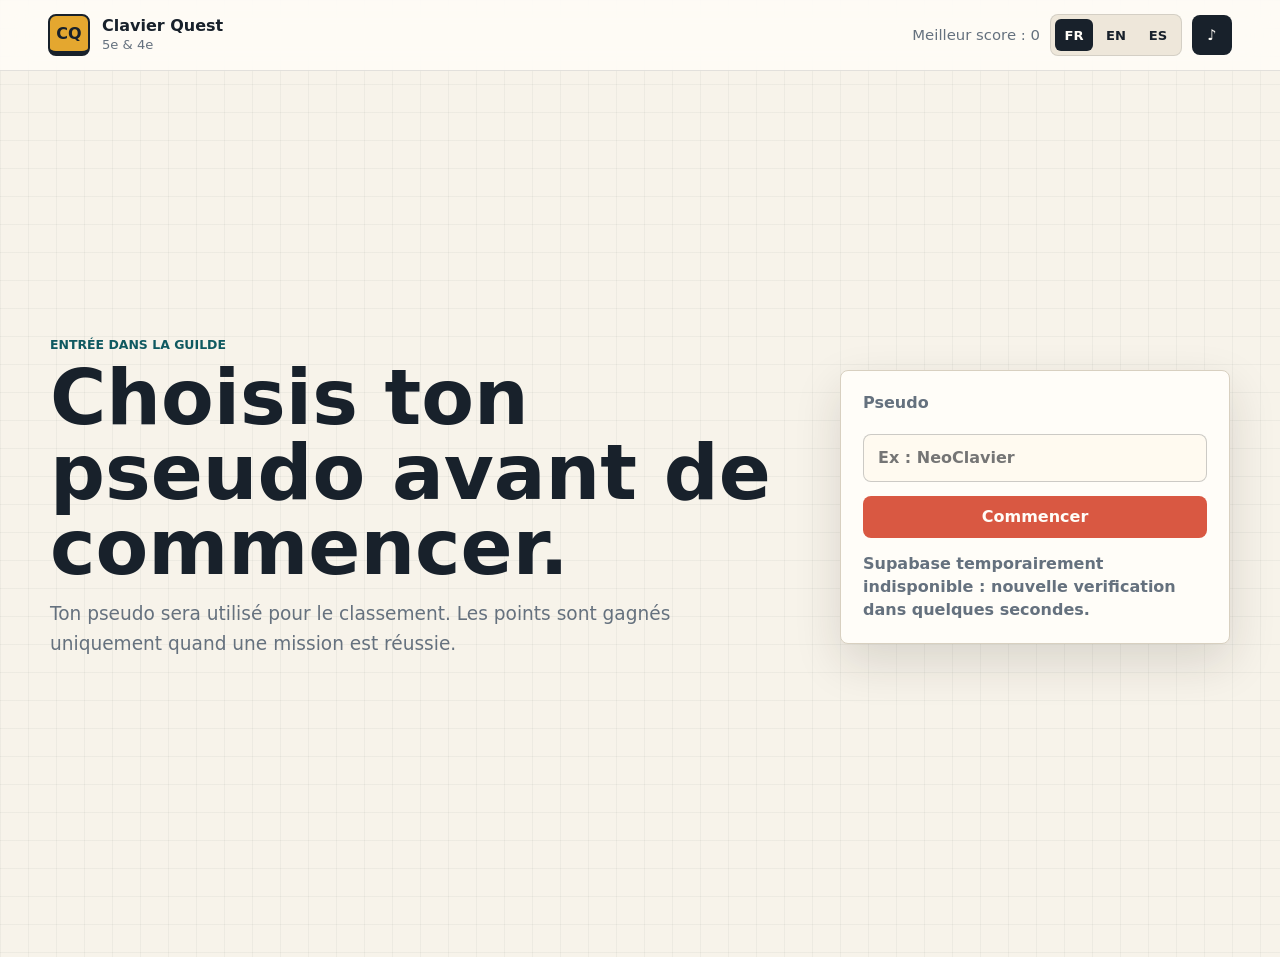
==== index.html @ e0dca19a "Configure Supabase score sync" ====
<!doctype html>
<html lang="fr">
  <head>
    <meta charset="utf-8" />
    <meta name="viewport" content="width=device-width, initial-scale=1" />
    <title>Clavier Quest - 5e / 4e</title>
    <link rel="stylesheet" href="style.css" />
    <script src="src/data.js" defer></script>
    <script src="src/utils.js" defer></script>
    <script src="src/i18n.js" defer></script>
    <script src="src/drawing.js" defer></script>
    <script src="src/games/session-game.js" defer></script>
    <script src="src/games/meteor-game.js" defer></script>
    <script src="src/games/word-game.js" defer></script>
    <script src="src/games/typing-sprint-game.js" defer></script>
    <script src="src/games/shortcut-game.js" defer></script>
    <script src="src/games/maze-game.js" defer></script>
    <script src="src/games/symbol-forge-game.js" defer></script>
    <script src="src/games/cipher-game.js" defer></script>
    <script src="src/games/formula-fix-game.js" defer></script>
    <script src="src/games/keyboard-rpg-game.js" defer></script>
    <script src="src/games/shortcut-duel-game.js" defer></script>
    <script src="src/games/altgr-shop-game.js" defer></script>
    <script src="src/games/flash-dictation-game.js" defer></script>
    <script src="src/games/tower-defense-game.js" defer></script>
    <script src="src/games/coordinate-map-game.js" defer></script>
    <script src="src/games/text-repair-game.js" defer></script>
    <script src="src/games/relay-race-game.js" defer></script>
    <script src="src/games/final-boss-game.js" defer></script>
    <script src="src/score-config.js" defer></script>
    <script src="src/score-service.js" defer></script>
    <script src="src/main.js" defer></script>
  </head>
  <body>
    <div class="app-shell">
      <header class="topbar">
        <a class="brand" href="#home" data-nav-home aria-label="Retour accueil" data-i18n-aria-label="aria.home">
          <span class="brand-mark" aria-hidden="true">CQ</span>
          <span>
            <span class="brand-title">Clavier Quest</span>
            <span class="brand-subtitle">5e &amp; 4e</span>
          </span>
        </a>
        <div class="topbar-meta">
          <span id="bestScorePill">Meilleur score : 0</span>
          <div class="language-switch" role="group" aria-label="Langue" data-i18n-aria-label="aria.language">
            <button type="button" class="lang-button active" data-language="fr">FR</button>
            <button type="button" class="lang-button" data-language="en">EN</button>
            <button type="button" class="lang-button" data-language="es">ES</button>
          </div>
          <button class="icon-button" id="soundToggle" type="button" aria-pressed="true" title="Son" data-i18n-title="aria.sound">
            <span aria-hidden="true">♪</span>
          </button>
        </div>
      </header>

      <main>
        <section class="screen screen-active" id="landingScreen" aria-labelledby="landingTitle">
          <div class="landing-layout">
            <div class="intro-copy">
              <p class="eyebrow" data-i18n="landing.eyebrow">Entrée dans la guilde</p>
              <h1 id="landingTitle" data-i18n="landing.title">Choisis ton pseudo avant de commencer.</h1>
              <p data-i18n="landing.description">
                Ton pseudo sera utilisé pour le classement. Les points sont gagnés uniquement quand une mission est réussie.
              </p>
            </div>
            <form class="player-panel" id="playerForm">
              <label class="control-label" for="playerName" data-i18n="landing.label">Pseudo</label>
              <input id="playerName" name="playerName" type="text" autocomplete="nickname" maxlength="18" required placeholder="Ex : NeoClavier" data-i18n-placeholder="landing.placeholder" />
              <button class="primary-button" type="submit" data-i18n="landing.start">Commencer</button>
              <p class="score-status" id="landingScoreStatus"></p>
            </form>
          </div>
        </section>

        <section class="screen" id="homeScreen" aria-labelledby="homeTitle">
          <div class="intro-band">
            <div class="intro-copy">
              <p class="eyebrow" data-i18n="home.eyebrow">Entraînement clavier</p>
              <h1 id="homeTitle" data-i18n="home.title">Des mini-jeux courts pour gagner en précision.</h1>
              <p data-i18n="home.description">
                Sélectionne un niveau, choisis un défi, puis joue au clavier. Les scores restent enregistrés dans ce navigateur.
              </p>
            </div>
            <div class="quick-panel" aria-label="Réglages de session" data-i18n-aria-label="aria.settings">
              <div>
                <span class="control-label" data-i18n="controls.grade">Niveau</span>
                <div class="segmented" role="group" aria-label="Niveau scolaire" data-i18n-aria-label="aria.grade">
                  <button type="button" class="segment active" data-grade="5e">5e</button>
                  <button type="button" class="segment" data-grade="4e">4e</button>
                </div>
              </div>
              <div>
                <span class="control-label" data-i18n="controls.intensity">Intensité</span>
                <div class="segmented wide" role="group" aria-label="Intensité" data-i18n-aria-label="aria.intensity">
                  <button type="button" class="segment active" data-difficulty="calme">Calme</button>
                  <button type="button" class="segment" data-difficulty="rythme">Rythme</button>
                  <button type="button" class="segment" data-difficulty="defi">Défi</button>
                </div>
                <div class="difficulty-rewards" id="difficultyRewards" aria-live="polite"></div>
              </div>
            </div>
          </div>

          <div class="section-head">
            <h2 data-i18n="home.choose">Choisis ton entraînement</h2>
          </div>
          <div class="game-grid" id="gameGrid" aria-live="polite"></div>
        </section>

        <section class="screen" id="playScreen" aria-labelledby="gameTitle">
          <div class="play-header">
            <button class="back-button" type="button" id="backToHome" data-i18n="actions.home">← Accueil</button>
            <div>
              <p class="eyebrow" id="gameModeLabel">Mini-jeu</p>
              <h1 id="gameTitle">Jeu</h1>
            </div>
            <button class="text-button" type="button" id="restartGame" data-i18n="actions.replay">Rejouer</button>
          </div>

          <div class="play-layout">
            <div class="stage-wrap">
              <canvas id="gameCanvas" width="960" height="540" tabindex="0"></canvas>
              <div class="result-panel hidden" id="resultPanel" role="dialog" aria-modal="true">
                <p class="eyebrow" data-i18n="results.eyebrow">Session terminée</p>
                <h2 id="resultTitle">Bravo !</h2>
                <p id="resultText"></p>
                <p class="award-line" id="resultAwardText"></p>
                <div class="result-actions">
                  <button class="primary-button" type="button" id="playAgain" data-i18n="actions.replay">Rejouer</button>
                  <button class="text-button" type="button" id="resultHome" data-i18n="actions.homeShort">Accueil</button>
                </div>
              </div>
            </div>

            <aside class="hud" aria-live="polite">
              <div class="hud-row">
                <span data-i18n="hud.score">Score</span>
                <strong id="hudScore">0</strong>
              </div>
              <div class="hud-row">
                <span data-i18n="hud.combo">Série</span>
                <strong id="hudCombo">0</strong>
              </div>
              <div class="hud-row">
                <span data-i18n="hud.accuracy">Précision</span>
                <strong id="hudAccuracy">100%</strong>
              </div>
              <div class="meter-block">
                <div class="meter-label">
                  <span id="hudMeterLabel">Temps</span>
                  <strong id="hudMeterValue">60 s</strong>
                </div>
                <div class="meter">
                  <span id="hudMeterFill"></span>
                </div>
              </div>
              <div class="mission" id="hudMission"></div>
            </aside>
          </div>
        </section>

        <section class="screen" id="scoreScreen" aria-labelledby="scoreTitle">
          <div class="scoreboard-head">
            <div>
              <p class="eyebrow" data-i18n="leaderboard.eyebrow">Classement live</p>
              <h1 id="scoreTitle" data-i18n="leaderboard.title">Scores des joueurs</h1>
              <p data-i18n="leaderboard.description">Tableau classé automatiquement du plus grand score au plus petit.</p>
            </div>
            <div class="scoreboard-actions">
              <button class="text-button" type="button" id="toggleScoreGrades" aria-pressed="false" data-i18n="leaderboard.hideGrades">Cacher note et mention</button>
              <button class="text-button" type="button" id="scoreHome" data-i18n="actions.homeShort">Accueil</button>
            </div>
          </div>
          <div class="leaderboard-panel">
            <div class="score-sync-panel">
              <div>
                <span class="control-label" data-i18n="leaderboard.syncLabel">Scores Supabase</span>
                <p data-i18n="leaderboard.syncHelp">Chaque pseudo est enregistre ici, puis les points mettent sa ligne a jour.</p>
              </div>
              <button class="text-button danger-button" type="button" id="clearScoreRoom" data-i18n="leaderboard.clearRoom">Vider les scores</button>
            </div>
            <div class="score-status" id="scoreStatus"></div>
            <table class="score-table" id="scoreTable">
              <thead>
                <tr>
                  <th data-i18n="leaderboard.rank">Rang</th>
                  <th data-i18n="leaderboard.player">Pseudo</th>
                  <th data-i18n="leaderboard.points">Points</th>
                  <th class="score-grade-column" data-i18n="leaderboard.note">Note /20</th>
                  <th class="score-grade-column" data-i18n="leaderboard.mention">Mention</th>
                  <th data-i18n="leaderboard.lastGame">Dernier jeu</th>
                  <th data-i18n="leaderboard.updated">Mise à jour</th>
                </tr>
              </thead>
              <tbody id="scoreTableBody"></tbody>
            </table>
          </div>
        </section>
      </main>

      <div class="mobile-keyboard" id="mobileKeyboard" aria-label="Clavier virtuel" data-i18n-aria-label="aria.virtualKeyboard" aria-hidden="true"></div>
    </div>

    <div class="info-modal hidden" id="onboardingModal" role="dialog" aria-modal="true" aria-hidden="true" aria-labelledby="onboardingTitle">
      <div class="info-modal-panel">
        <p class="eyebrow" data-i18n="onboarding.eyebrow">Mode d'emploi</p>
        <h2 id="onboardingTitle" data-i18n="onboarding.title">Comprendre le clavier, pas seulement aller vite.</h2>
        <div class="onboarding-list">
          <p data-i18n="onboarding.keyboard">Chaque mini-jeu fait travailler une zone du clavier : lettres, accents, symboles, raccourcis et touches combinees.</p>
          <p data-i18n="onboarding.points">Pour gagner des points de classement, il faut reussir le defi choisi.</p>
          <p data-i18n="onboarding.cooldown">Quand un defi a deja donne des points, le meme jeu au meme niveau et a la meme intensite ne rapporte plus avant le delai indique.</p>
        </div>
        <button class="primary-button" type="button" id="onboardingClose" data-i18n="onboarding.close">J'ai compris</button>
      </div>
    </div>
  </body>
</html>
---- style.css ----
:root {
  --bg: #f7f3ea;
  --ink: #18212b;
  --muted: #65717e;
  --panel: #fffdf8;
  --line: #d8d0c0;
  --teal: #167c80;
  --teal-dark: #0f5960;
  --coral: #d95842;
  --gold: #e4a72f;
  --plum: #6b4c8a;
  --mint: #8fc7a3;
  --shadow: 0 18px 48px rgba(35, 31, 24, 0.14);
  --radius: 8px;
}

* {
  box-sizing: border-box;
}

html,
body {
  min-height: 100%;
}

body {
  margin: 0;
  background:
    linear-gradient(rgba(24, 33, 43, 0.045) 1px, transparent 1px),
    linear-gradient(90deg, rgba(24, 33, 43, 0.045) 1px, transparent 1px),
    var(--bg);
  background-size: 28px 28px;
  color: var(--ink);
  font-family:
    Inter, ui-sans-serif, system-ui, -apple-system, BlinkMacSystemFont, "Segoe UI", sans-serif;
}

button {
  font: inherit;
}

.app-shell {
  min-height: 100vh;
}

.topbar {
  display: flex;
  align-items: center;
  justify-content: space-between;
  gap: 16px;
  padding: 14px clamp(16px, 4vw, 48px);
  border-bottom: 1px solid rgba(24, 33, 43, 0.12);
  background: rgba(255, 253, 248, 0.82);
  backdrop-filter: blur(14px);
  position: sticky;
  top: 0;
  z-index: 20;
}

.brand {
  display: inline-flex;
  align-items: center;
  gap: 12px;
  color: inherit;
  text-decoration: none;
}

.brand-mark {
  display: grid;
  place-items: center;
  width: 42px;
  height: 42px;
  border: 2px solid var(--ink);
  border-bottom-width: 5px;
  border-radius: var(--radius);
  background: var(--gold);
  font-weight: 900;
}

.brand-title,
.brand-subtitle {
  display: block;
}

.brand-title {
  font-weight: 900;
  line-height: 1;
}

.brand-subtitle {
  color: var(--muted);
  font-size: 0.82rem;
  margin-top: 3px;
}

.topbar-meta {
  display: flex;
  align-items: center;
  gap: 10px;
  color: var(--muted);
  font-size: 0.93rem;
}

.language-switch {
  display: grid;
  grid-template-columns: repeat(3, 1fr);
  gap: 4px;
  padding: 4px;
  border: 1px solid rgba(24, 33, 43, 0.12);
  border-radius: var(--radius);
  background: #eee7da;
}

.lang-button {
  min-width: 38px;
  min-height: 32px;
  border: 0;
  border-radius: 6px;
  background: transparent;
  color: var(--ink);
  cursor: pointer;
  font-size: 0.82rem;
  font-weight: 900;
}

.lang-button.active {
  background: var(--ink);
  color: #fffdf8;
}

.icon-button,
.back-button,
.text-button,
.primary-button,
.segment,
.game-card,
.lang-button {
  border: 0;
  cursor: pointer;
}

.icon-button {
  width: 40px;
  height: 40px;
  border-radius: var(--radius);
  background: var(--ink);
  color: #fffdf8;
  font-weight: 900;
}

main {
  width: min(1180px, calc(100% - 32px));
  margin: 0 auto;
}

.screen {
  display: none;
  padding: clamp(20px, 4vw, 42px) 0 56px;
}

.screen-active {
  display: block;
}

.intro-band {
  display: grid;
  grid-template-columns: minmax(0, 1.35fr) minmax(280px, 0.65fr);
  align-items: stretch;
  gap: 22px;
  margin-bottom: 30px;
}

.intro-copy {
  padding: clamp(20px, 5vw, 52px) 0;
}

.eyebrow {
  margin: 0 0 8px;
  color: var(--teal-dark);
  font-size: 0.78rem;
  font-weight: 900;
  letter-spacing: 0;
  text-transform: uppercase;
}

h1,
h2,
p {
  margin-top: 0;
}

.intro-copy h1 {
  max-width: 780px;
  margin-bottom: 14px;
  font-size: clamp(2.2rem, 6vw, 4.8rem);
  line-height: 0.98;
}

.intro-copy p:last-child {
  max-width: 680px;
  color: var(--muted);
  font-size: clamp(1rem, 2vw, 1.16rem);
  line-height: 1.6;
}

.landing-layout {
  display: grid;
  grid-template-columns: minmax(0, 1fr) minmax(280px, 390px);
  gap: 28px;
  align-items: center;
  min-height: calc(100vh - 112px);
}

.player-panel,
.leaderboard-panel {
  border: 1px solid var(--line);
  border-radius: var(--radius);
  background: var(--panel);
  box-shadow: var(--shadow);
}

.player-panel {
  display: grid;
  gap: 14px;
  padding: 22px;
}

.player-panel input {
  width: 100%;
  min-height: 48px;
  padding: 0 14px;
  border: 1px solid rgba(24, 33, 43, 0.22);
  border-radius: var(--radius);
  background: #fffaf0;
  color: var(--ink);
  font: inherit;
  font-weight: 850;
}

.player-panel input:focus {
  border-color: var(--teal);
  outline: 3px solid rgba(22, 124, 128, 0.2);
}

.score-status,
.award-line {
  margin: 0;
  color: var(--muted);
  font-weight: 800;
  line-height: 1.45;
}

.award-line {
  color: var(--teal-dark);
}

.quick-panel {
  align-self: center;
  display: grid;
  gap: 20px;
  padding: 22px;
  border: 1px solid var(--line);
  border-radius: var(--radius);
  background: var(--panel);
  box-shadow: var(--shadow);
}

.control-label {
  display: block;
  color: var(--muted);
  font-weight: 800;
  margin-bottom: 8px;
}

.segmented {
  display: grid;
  grid-template-columns: repeat(2, minmax(0, 1fr));
  gap: 6px;
  padding: 6px;
  border: 1px solid rgba(24, 33, 43, 0.12);
  border-radius: var(--radius);
  background: #eee7da;
}

.segmented.wide {
  grid-template-columns: repeat(3, minmax(0, 1fr));
}

.segment {
  min-height: 42px;
  border-radius: 6px;
  background: transparent;
  color: var(--ink);
  font-weight: 850;
}

.segment.active {
  background: var(--ink);
  color: #fffdf8;
  box-shadow: 0 8px 22px rgba(24, 33, 43, 0.18);
}

.difficulty-rewards {
  margin-top: 10px;
}

.reward-chip-row {
  display: grid;
  grid-template-columns: repeat(3, minmax(0, 1fr));
  gap: 6px;
}

.reward-chip {
  display: grid;
  min-width: 0;
  place-items: center;
  padding: 7px 8px;
  border: 1px solid rgba(24, 33, 43, 0.12);
  border-radius: 6px;
  background: #fffaf0;
  color: var(--ink);
  font-size: 0.92rem;
  font-weight: 900;
}

.reward-chip.active {
  border-color: rgba(22, 124, 128, 0.4);
  background: rgba(22, 124, 128, 0.12);
  color: var(--teal-dark);
}

.section-head {
  display: flex;
  align-items: center;
  justify-content: space-between;
  gap: 16px;
  margin-bottom: 16px;
}

.section-head h2 {
  margin: 0;
  font-size: clamp(1.5rem, 3vw, 2rem);
}

.text-button {
  min-height: 40px;
  padding: 0 14px;
  border-radius: var(--radius);
  background: rgba(24, 33, 43, 0.08);
  color: var(--ink);
  font-weight: 850;
}

.text-button:hover,
.back-button:hover {
  background: rgba(24, 33, 43, 0.13);
}

.game-grid {
  display: grid;
  grid-template-columns: repeat(4, minmax(0, 1fr));
  gap: 16px;
}

.game-card {
  display: grid;
  align-content: start;
  min-height: 270px;
  padding: 18px;
  border: 1px solid rgba(24, 33, 43, 0.12);
  border-bottom-width: 5px;
  border-radius: var(--radius);
  background: var(--panel);
  color: inherit;
  text-align: left;
  transition:
    transform 160ms ease,
    box-shadow 160ms ease,
    border-color 160ms ease;
}

.game-card:hover,
.game-card:focus-visible {
  transform: translateY(-3px);
  border-color: rgba(24, 33, 43, 0.34);
  box-shadow: var(--shadow);
  outline: 0;
}

.card-art {
  display: grid;
  grid-template-columns: repeat(6, 1fr);
  gap: 5px;
  height: 74px;
  margin-bottom: 18px;
}

.mini-key {
  display: grid;
  place-items: center;
  min-width: 0;
  border: 1px solid rgba(24, 33, 43, 0.25);
  border-bottom-width: 4px;
  border-radius: 6px;
  background: #f6efe1;
  font-size: 0.78rem;
  font-weight: 900;
}

.mini-key:nth-child(3n + 1) {
  background: #e7c66f;
}

.mini-key:nth-child(3n + 2) {
  background: #9fc7b1;
}

.mini-key:nth-child(3n) {
  background: #e98976;
}

.game-card h3 {
  margin: 0 0 8px;
  font-size: 1.22rem;
}

.game-card p {
  color: var(--muted);
  line-height: 1.45;
}

.card-reward {
  width: max-content;
  max-width: 100%;
  margin: 2px 0 12px;
  padding: 7px 10px;
  border-radius: 6px;
  background: rgba(233, 137, 118, 0.16);
  color: #8c301f;
  font-size: 0.9rem;
  font-weight: 900;
}

.card-reward-warning {
  background: rgba(231, 198, 111, 0.28);
  color: #76540d;
}

.card-footer {
  display: flex;
  align-items: center;
  justify-content: space-between;
  gap: 12px;
  margin-top: auto;
  padding-top: 14px;
  color: var(--muted);
  font-size: 0.9rem;
  font-weight: 850;
}

.tag {
  padding: 5px 8px;
  border-radius: 999px;
  background: rgba(22, 124, 128, 0.12);
  color: var(--teal-dark);
}

.play-header {
  display: grid;
  grid-template-columns: auto minmax(0, 1fr) auto;
  align-items: center;
  gap: 18px;
  margin-bottom: 16px;
}

.play-header h1 {
  margin: 0;
  font-size: clamp(1.7rem, 4vw, 2.7rem);
  line-height: 1;
}

.back-button {
  min-height: 42px;
  padding: 0 14px;
  border-radius: var(--radius);
  background: rgba(24, 33, 43, 0.08);
  color: var(--ink);
  font-weight: 850;
}

.play-layout {
  display: grid;
  grid-template-columns: minmax(0, 1fr) 270px;
  gap: 16px;
  align-items: start;
}

.stage-wrap {
  position: relative;
  border: 1px solid rgba(24, 33, 43, 0.18);
  border-bottom-width: 6px;
  border-radius: var(--radius);
  overflow: hidden;
  background: #172028;
  box-shadow: var(--shadow);
}

#gameCanvas {
  display: block;
  width: 100%;
  aspect-ratio: 16 / 9;
  outline: 0;
}

#gameCanvas:focus-visible {
  box-shadow: inset 0 0 0 4px var(--gold);
}

.hud {
  display: grid;
  gap: 10px;
}

.hud-row,
.meter-block,
.mission {
  border: 1px solid rgba(24, 33, 43, 0.12);
  border-radius: var(--radius);
  background: var(--panel);
  padding: 14px;
}

.hud-row {
  display: flex;
  justify-content: space-between;
  gap: 10px;
}

.hud-row span,
.meter-label span {
  color: var(--muted);
  font-weight: 800;
}

.hud-row strong,
.meter-label strong {
  font-size: 1.1rem;
}

.meter-label {
  display: flex;
  justify-content: space-between;
  gap: 10px;
  margin-bottom: 10px;
}

.meter {
  height: 12px;
  border-radius: 999px;
  background: rgba(24, 33, 43, 0.1);
  overflow: hidden;
}

.meter span {
  display: block;
  width: 100%;
  height: 100%;
  border-radius: inherit;
  background: linear-gradient(90deg, var(--teal), var(--gold), var(--coral));
  transform-origin: left center;
}

.mission {
  min-height: 140px;
  color: var(--muted);
  line-height: 1.5;
}

.mission strong {
  color: var(--ink);
}

.result-panel {
  position: absolute;
  inset: 50% auto auto 50%;
  width: min(420px, calc(100% - 32px));
  transform: translate(-50%, -50%);
  padding: 22px;
  border: 1px solid rgba(24, 33, 43, 0.18);
  border-bottom-width: 6px;
  border-radius: var(--radius);
  background: rgba(255, 253, 248, 0.96);
  box-shadow: var(--shadow);
}

.result-panel h2 {
  margin-bottom: 8px;
  font-size: 2rem;
}

.result-panel p {
  color: var(--muted);
  line-height: 1.5;
}

.result-actions {
  display: flex;
  gap: 10px;
  flex-wrap: wrap;
}

.primary-button {
  min-height: 42px;
  padding: 0 16px;
  border-radius: var(--radius);
  background: var(--coral);
  color: #fffdf8;
  font-weight: 900;
}

.info-modal {
  position: fixed;
  inset: 0;
  z-index: 50;
  display: grid;
  place-items: center;
  padding: 20px;
  background: rgba(24, 33, 43, 0.46);
}

.info-modal-panel {
  width: min(540px, 100%);
  padding: 24px;
  border: 1px solid rgba(24, 33, 43, 0.14);
  border-bottom-width: 5px;
  border-radius: var(--radius);
  background: #fffdf8;
  box-shadow: var(--shadow);
}

.info-modal-panel h2 {
  margin: 0 0 14px;
  font-size: clamp(1.55rem, 4vw, 2.25rem);
  line-height: 1.05;
}

.onboarding-list {
  display: grid;
  gap: 10px;
  margin-bottom: 18px;
}

.onboarding-list p {
  margin: 0;
  color: var(--muted);
  font-weight: 750;
  line-height: 1.5;
}

.hidden {
  display: none;
}

.scoreboard-head {
  display: flex;
  align-items: flex-start;
  justify-content: space-between;
  gap: 18px;
  margin-bottom: 18px;
}

.scoreboard-actions {
  display: flex;
  gap: 10px;
  flex-wrap: wrap;
  justify-content: flex-end;
}

.scoreboard-head h1 {
  margin-bottom: 8px;
  font-size: clamp(2rem, 5vw, 3.6rem);
  line-height: 1;
}

.scoreboard-head p:last-child {
  max-width: 620px;
  color: var(--muted);
  line-height: 1.55;
}

.leaderboard-panel {
  overflow-x: auto;
}

.score-sync-panel {
  display: flex;
  align-items: center;
  justify-content: space-between;
  gap: 14px;
  padding: 14px 16px;
  border-bottom: 1px solid rgba(24, 33, 43, 0.1);
}

.score-sync-panel .control-label,
.score-sync-panel p {
  margin: 0;
}

.score-sync-panel p {
  color: var(--muted);
  font-weight: 760;
  line-height: 1.4;
}

.danger-button {
  background: rgba(217, 88, 66, 0.13);
  color: #8c301f;
}

.danger-button:hover {
  background: rgba(217, 88, 66, 0.22);
}

.danger-button:disabled {
  cursor: wait;
  opacity: 0.7;
}

.leaderboard-panel .score-status {
  padding: 14px 16px;
  border-bottom: 1px solid rgba(24, 33, 43, 0.1);
}

.score-table {
  width: 100%;
  min-width: 940px;
  border-collapse: collapse;
}

.score-table.score-grades-hidden {
  min-width: 720px;
}

.score-table.score-grades-hidden .score-grade-column {
  display: none;
}

.score-table th,
.score-table td {
  padding: 13px 16px;
  border-bottom: 1px solid rgba(24, 33, 43, 0.1);
  text-align: left;
}

.score-table th {
  color: var(--muted);
  font-size: 0.8rem;
  font-weight: 900;
  text-transform: uppercase;
}

.score-table td {
  font-weight: 820;
}

.score-table tr:last-child td {
  border-bottom: 0;
}

.score-table .score-rank {
  width: 72px;
  color: var(--teal-dark);
  font-weight: 950;
}

.score-table .score-note {
  color: var(--ink);
  font-weight: 950;
}

.score-mention {
  width: max-content;
  max-width: 100%;
  display: inline-grid;
  place-items: center;
  padding: 5px 8px;
  border-radius: 6px;
  background: rgba(24, 33, 43, 0.08);
  color: var(--muted);
  font-size: 0.82rem;
  font-weight: 900;
}

.score-mention-validated,
.score-mention-bronze,
.score-mention-silver,
.score-mention-gold {
  color: var(--ink);
}

.score-mention-validated {
  background: rgba(22, 124, 128, 0.14);
}

.score-mention-bronze {
  background: rgba(233, 137, 118, 0.2);
}

.score-mention-silver {
  background: rgba(159, 199, 177, 0.32);
}

.score-mention-gold {
  background: rgba(231, 198, 111, 0.42);
}

body.has-mobile-keyboard {
  padding-bottom: 78px;
}

body.has-mobile-keyboard.virtual-keyboard-open {
  padding-bottom: min(38vh, 320px);
}

.mobile-keyboard {
  display: none;
}

.mobile-keyboard.mobile-keyboard-active {
  position: fixed;
  right: 0;
  bottom: 0;
  left: 0;
  z-index: 40;
  display: grid;
  gap: 7px;
  max-height: 76px;
  padding: 9px max(10px, env(safe-area-inset-right)) calc(9px + env(safe-area-inset-bottom)) max(10px, env(safe-area-inset-left));
  border-top: 1px solid rgba(24, 33, 43, 0.2);
  background: rgba(255, 253, 248, 0.97);
  box-shadow: 0 -14px 34px rgba(24, 33, 43, 0.18);
  overflow-y: hidden;
  overscroll-behavior: contain;
}

.mobile-keyboard.mobile-keyboard-active.mobile-keyboard-open {
  max-height: min(36vh, 310px);
  overflow-y: auto;
}

.mobile-keyboard-toggle {
  justify-self: center;
  min-height: 42px;
  min-width: min(280px, calc(100vw - 28px));
  padding: 0 18px;
  border: 1px solid rgba(24, 33, 43, 0.22);
  border-bottom-width: 4px;
  border-radius: var(--radius);
  background: var(--ink);
  color: #fffdf8;
  cursor: pointer;
  font: inherit;
  font-weight: 900;
  touch-action: manipulation;
}

.mobile-keyboard-toggle:active {
  transform: translateY(2px);
  border-bottom-width: 2px;
}

.mobile-keyboard-toggle:focus-visible {
  outline: 3px solid rgba(22, 124, 128, 0.42);
  outline-offset: 2px;
}

.mobile-keyboard-keys {
  display: grid;
  gap: 7px;
}

.mobile-keyboard:not(.mobile-keyboard-open) .mobile-keyboard-keys {
  display: none;
}

.mobile-keyboard-row {
  display: grid;
  grid-template-columns: repeat(10, minmax(0, 1fr));
  gap: 5px;
}

.mobile-keyboard-row.mobile-keyboard-controls {
  grid-template-columns: repeat(8, minmax(0, 1fr));
}

.virtual-key {
  min-width: 0;
  min-height: 40px;
  padding: 0 5px;
  border: 1px solid rgba(24, 33, 43, 0.28);
  border-bottom-width: 4px;
  border-radius: 7px;
  background: #f6efe1;
  color: var(--ink);
  cursor: pointer;
  font-size: 0.92rem;
  font-weight: 900;
  line-height: 1;
  touch-action: manipulation;
  user-select: none;
}

.virtual-key:active,
.virtual-key.virtual-key-active {
  transform: translateY(2px);
  border-bottom-width: 2px;
  background: var(--gold);
}

.virtual-key:focus-visible {
  outline: 3px solid rgba(22, 124, 128, 0.42);
  outline-offset: 2px;
}

.virtual-key-wide {
  grid-column: span 2;
}

.virtual-key-extra-wide {
  grid-column: span 3;
}

.virtual-key-modifier {
  background: #e9dfcf;
}

.virtual-key-action {
  background: #dceee5;
}

.virtual-key-symbol {
  background: #f1d991;
}

.virtual-key-letter {
  background: #fffaf0;
}

@media (max-width: 980px) {
  .intro-band,
  .landing-layout,
  .play-layout {
    grid-template-columns: 1fr;
  }

  .game-grid {
    grid-template-columns: repeat(2, minmax(0, 1fr));
  }

  .hud {
    grid-template-columns: repeat(2, minmax(0, 1fr));
  }

  .mission {
    grid-column: 1 / -1;
  }
}

@media (max-width: 620px) {
  main {
    width: min(100% - 20px, 1180px);
  }

  .topbar {
    align-items: flex-start;
    flex-direction: column;
    gap: 10px;
    padding: 12px 10px;
  }

  .topbar-meta {
    width: 100%;
    justify-content: space-between;
    flex-wrap: wrap;
  }

  .section-head,
  .play-header,
  .scoreboard-head {
    align-items: stretch;
    grid-template-columns: 1fr;
    flex-direction: column;
    gap: 10px;
  }

  .scoreboard-actions {
    justify-content: stretch;
  }

  .scoreboard-actions .text-button {
    flex: 1 1 180px;
  }

  .score-sync-panel {
    align-items: stretch;
    flex-direction: column;
  }

  .game-grid,
  .hud {
    grid-template-columns: 1fr;
  }

  .play-header h1 {
    font-size: clamp(1.35rem, 8vw, 2.1rem);
  }

  .stage-wrap {
    border-bottom-width: 4px;
  }

  .hud-row,
  .meter-block,
  .mission {
    padding: 10px;
  }

  .mission {
    min-height: 86px;
  }

  .intro-copy h1 {
    font-size: clamp(2rem, 13vw, 3.2rem);
  }

  .mobile-keyboard.mobile-keyboard-active {
    max-height: 72px;
    gap: 5px;
    padding-top: 7px;
  }

  .mobile-keyboard.mobile-keyboard-active.mobile-keyboard-open {
    max-height: 44vh;
  }

  .mobile-keyboard-row {
    gap: 4px;
  }

  .virtual-key {
    min-height: 36px;
    border-bottom-width: 3px;
    border-radius: 6px;
    font-size: 0.82rem;
  }
}

@media (max-height: 560px) and (orientation: landscape) {
  .mobile-keyboard.mobile-keyboard-active {
    max-height: 72px;
  }

  .mobile-keyboard.mobile-keyboard-active.mobile-keyboard-open {
    max-height: 58vh;
  }

  body.has-mobile-keyboard.virtual-keyboard-open {
    padding-bottom: min(58vh, 300px);
  }
}

@media (prefers-reduced-motion: reduce) {
  *,
  *::before,
  *::after {
    scroll-behavior: auto !important;
    transition-duration: 0.01ms !important;
    animation-duration: 0.01ms !important;
    animation-iteration-count: 1 !important;
  }
}
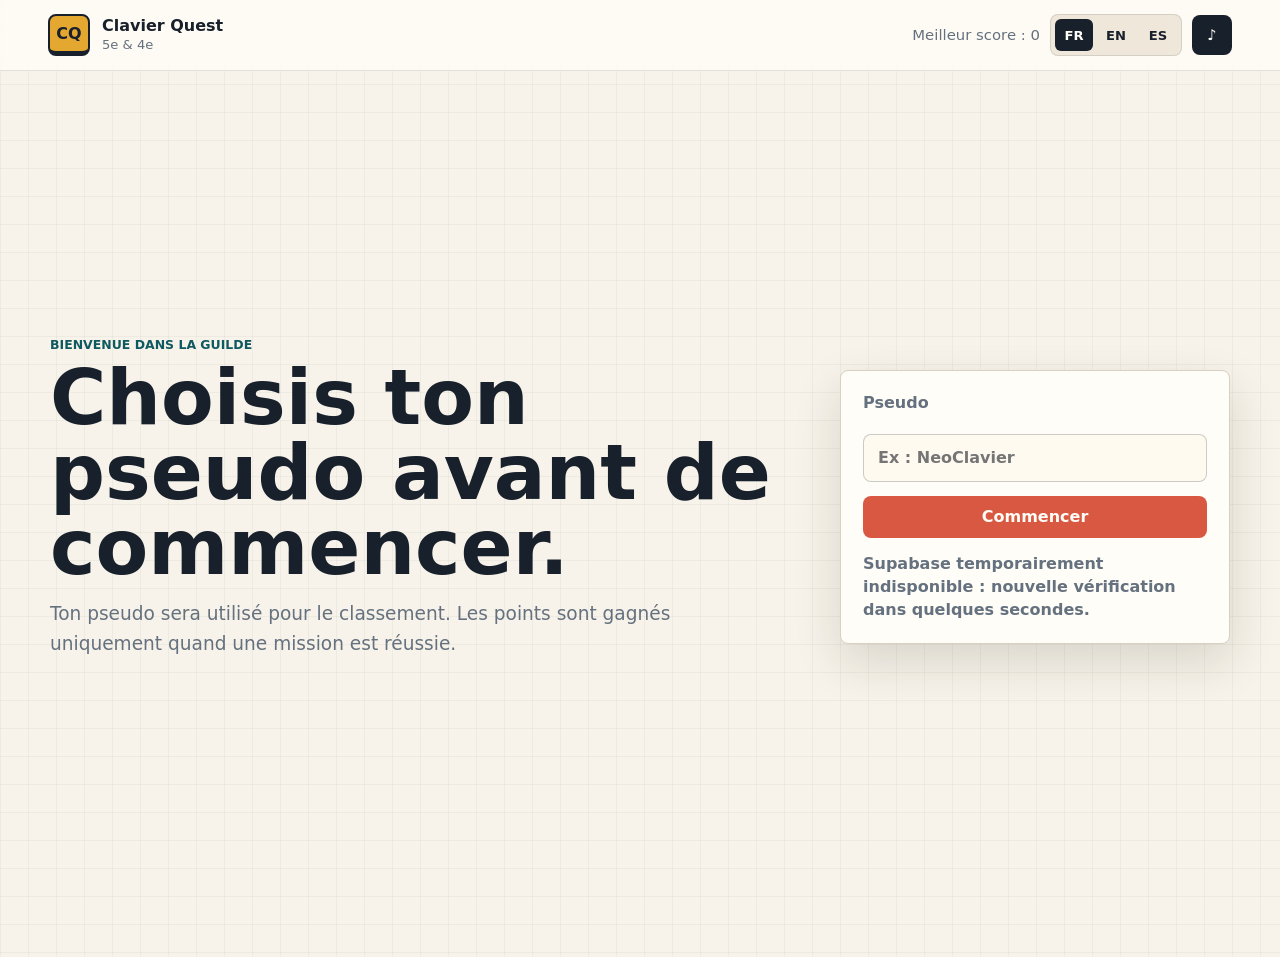
==== commit 1615c6bd: "Clarify instructions and align score multipliers" ====
--- a/index.html
+++ b/index.html
@@ -4,32 +4,32 @@
     <meta charset="utf-8" />
     <meta name="viewport" content="width=device-width, initial-scale=1" />
     <title>Clavier Quest - 5e / 4e</title>
-    <link rel="stylesheet" href="style.css" />
-    <script src="src/data.js" defer></script>
-    <script src="src/utils.js" defer></script>
-    <script src="src/i18n.js" defer></script>
-    <script src="src/drawing.js" defer></script>
-    <script src="src/games/session-game.js" defer></script>
-    <script src="src/games/meteor-game.js" defer></script>
-    <script src="src/games/word-game.js" defer></script>
-    <script src="src/games/typing-sprint-game.js" defer></script>
-    <script src="src/games/shortcut-game.js" defer></script>
-    <script src="src/games/maze-game.js" defer></script>
-    <script src="src/games/symbol-forge-game.js" defer></script>
-    <script src="src/games/cipher-game.js" defer></script>
-    <script src="src/games/formula-fix-game.js" defer></script>
-    <script src="src/games/keyboard-rpg-game.js" defer></script>
-    <script src="src/games/shortcut-duel-game.js" defer></script>
-    <script src="src/games/altgr-shop-game.js" defer></script>
-    <script src="src/games/flash-dictation-game.js" defer></script>
-    <script src="src/games/tower-defense-game.js" defer></script>
-    <script src="src/games/coordinate-map-game.js" defer></script>
-    <script src="src/games/text-repair-game.js" defer></script>
-    <script src="src/games/relay-race-game.js" defer></script>
-    <script src="src/games/final-boss-game.js" defer></script>
-    <script src="src/score-config.js" defer></script>
-    <script src="src/score-service.js" defer></script>
-    <script src="src/main.js" defer></script>
+    <link rel="stylesheet" href="style.css?v=20260605c" />
+    <script src="src/data.js?v=20260605c" defer></script>
+    <script src="src/utils.js?v=20260605c" defer></script>
+    <script src="src/i18n.js?v=20260605c" defer></script>
+    <script src="src/drawing.js?v=20260605c" defer></script>
+    <script src="src/games/session-game.js?v=20260605c" defer></script>
+    <script src="src/games/meteor-game.js?v=20260605c" defer></script>
+    <script src="src/games/word-game.js?v=20260605c" defer></script>
+    <script src="src/games/typing-sprint-game.js?v=20260605c" defer></script>
+    <script src="src/games/shortcut-game.js?v=20260605c" defer></script>
+    <script src="src/games/maze-game.js?v=20260605c" defer></script>
+    <script src="src/games/symbol-forge-game.js?v=20260605c" defer></script>
+    <script src="src/games/cipher-game.js?v=20260605c" defer></script>
+    <script src="src/games/formula-fix-game.js?v=20260605c" defer></script>
+    <script src="src/games/keyboard-rpg-game.js?v=20260605c" defer></script>
+    <script src="src/games/shortcut-duel-game.js?v=20260605c" defer></script>
+    <script src="src/games/altgr-shop-game.js?v=20260605c" defer></script>
+    <script src="src/games/flash-dictation-game.js?v=20260605c" defer></script>
+    <script src="src/games/tower-defense-game.js?v=20260605c" defer></script>
+    <script src="src/games/coordinate-map-game.js?v=20260605c" defer></script>
+    <script src="src/games/text-repair-game.js?v=20260605c" defer></script>
+    <script src="src/games/relay-race-game.js?v=20260605c" defer></script>
+    <script src="src/games/final-boss-game.js?v=20260605c" defer></script>
+    <script src="src/score-config.js?v=20260605c" defer></script>
+    <script src="src/score-service.js?v=20260605c" defer></script>
+    <script src="src/main.js?v=20260605c" defer></script>
   </head>
   <body>
     <div class="app-shell">
@@ -58,7 +58,7 @@
         <section class="screen screen-active" id="landingScreen" aria-labelledby="landingTitle">
           <div class="landing-layout">
             <div class="intro-copy">
-              <p class="eyebrow" data-i18n="landing.eyebrow">Entrée dans la guilde</p>
+              <p class="eyebrow" data-i18n="landing.eyebrow">Bienvenue dans la guilde</p>
               <h1 id="landingTitle" data-i18n="landing.title">Choisis ton pseudo avant de commencer.</h1>
               <p data-i18n="landing.description">
                 Ton pseudo sera utilisé pour le classement. Les points sont gagnés uniquement quand une mission est réussie.
@@ -176,7 +176,7 @@
             <div class="score-sync-panel">
               <div>
                 <span class="control-label" data-i18n="leaderboard.syncLabel">Scores Supabase</span>
-                <p data-i18n="leaderboard.syncHelp">Chaque pseudo est enregistre ici, puis les points mettent sa ligne a jour.</p>
+                <p data-i18n="leaderboard.syncHelp">Chaque pseudo est enregistré ici ; les points mettent sa ligne à jour en direct.</p>
               </div>
               <button class="text-button danger-button" type="button" id="clearScoreRoom" data-i18n="leaderboard.clearRoom">Vider les scores</button>
             </div>
@@ -207,9 +207,9 @@
         <p class="eyebrow" data-i18n="onboarding.eyebrow">Mode d'emploi</p>
         <h2 id="onboardingTitle" data-i18n="onboarding.title">Comprendre le clavier, pas seulement aller vite.</h2>
         <div class="onboarding-list">
-          <p data-i18n="onboarding.keyboard">Chaque mini-jeu fait travailler une zone du clavier : lettres, accents, symboles, raccourcis et touches combinees.</p>
-          <p data-i18n="onboarding.points">Pour gagner des points de classement, il faut reussir le defi choisi.</p>
-          <p data-i18n="onboarding.cooldown">Quand un defi a deja donne des points, le meme jeu au meme niveau et a la meme intensite ne rapporte plus avant le delai indique.</p>
+          <p data-i18n="onboarding.keyboard">Chaque mini-jeu fait travailler une zone du clavier : lettres, accents, symboles, raccourcis et touches combinées.</p>
+          <p data-i18n="onboarding.points">Pour gagner des points de classement, il faut réussir le défi choisi.</p>
+          <p data-i18n="onboarding.cooldown">Quand un défi a déjà donné des points, le même jeu au même niveau et à la même intensité ne rapporte plus avant le délai indiqué.</p>
         </div>
         <button class="primary-button" type="button" id="onboardingClose" data-i18n="onboarding.close">J'ai compris</button>
       </div>
